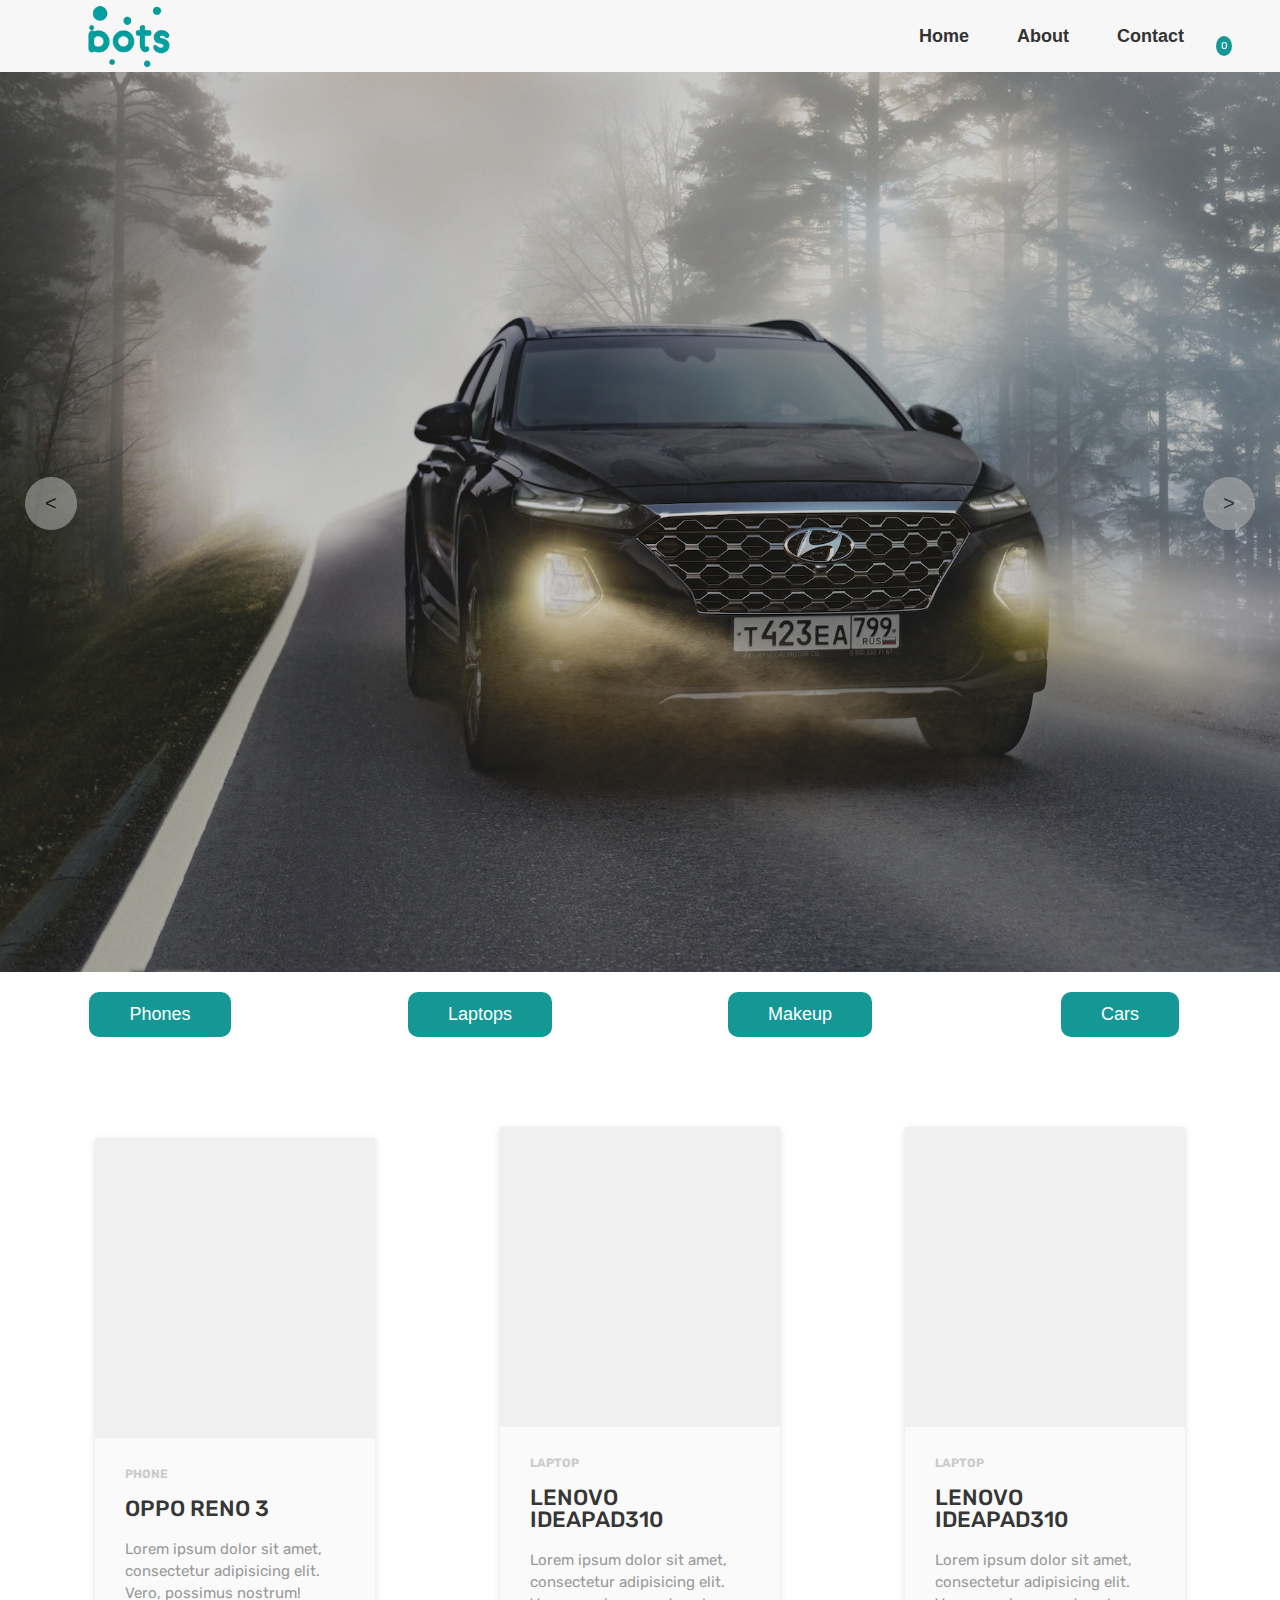
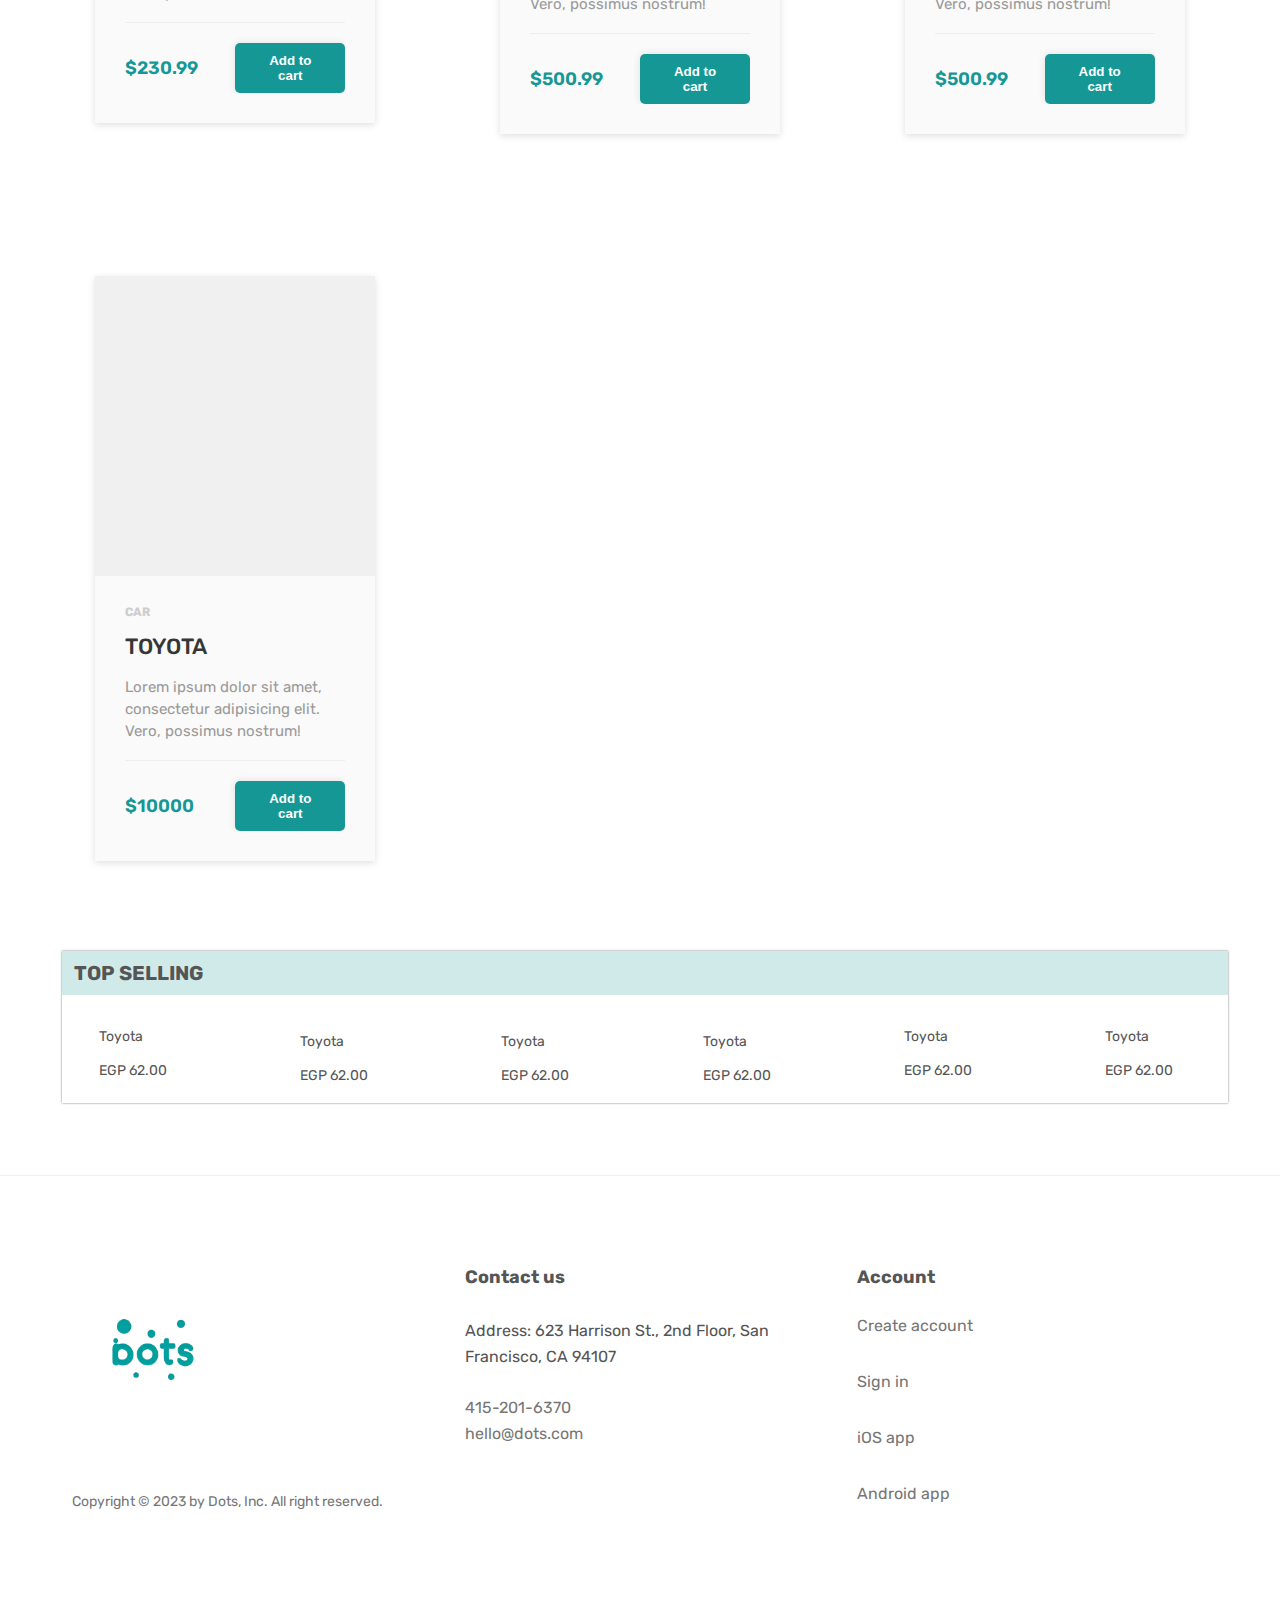
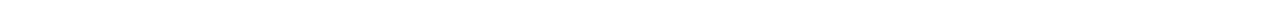
==== index.html @ 9c5b0902 "Init commit" ====
<!DOCTYPE html>
<html lang="en">
  <head>
    <meta charset="UTF-8" />
    <meta http-equiv="X-UA-Compatible" content="IE=edge" />
    <meta name="viewport" content="width=device-width, initial-scale=1.0" />
    <title>Dots.com. Spend less.Smile more</title>

    <link rel="preconnect" href="https://fonts.googleapis.com" />
    <link rel="preconnect" href="https://fonts.gstatic.com" crossorigin />
    <link
      href="https://fonts.googleapis.com/css2?family=Rubik:ital,wght@0,500;0,700;1,700&display=swap"
      rel="stylesheet"
    />

    <link rel="stylesheet" href="./css/general.css" />
    <link rel="stylesheet" href="./css/style.css" />
    <link rel="stylesheet" href="./css/queries.css" />
  </head>
  <body>
    <header class="header">
      <a href="">
        <img class="logo" src="./img/dots-logo.png" alt="dots logo" />
      </a>
      <nav class="main-nav">
        <ul class="main-nav-list">
          <li>
            <button class="main-nav-link" onclick="homeSection()">Home</button>
          </li>
          <li>
            <button class="main-nav-link" onclick="aboutSection()">
              About
            </button>
          </li>
          <li><button class="main-nav-link" onclick="">Contact</button></li>
          <li class="cart">
            <a class="main-nav-link">
              <ion-icon class="cart-icon" name="cart-outline"></ion-icon>
            </a>
          </li>
        </ul>
      </nav>
      <button class="btn-mobile-nav">
        <ion-icon class="icon-mobile-nav" name="menu-outline"></ion-icon>
        <ion-icon class="icon-mobile-nav" name="close-outline"></ion-icon>
      </button>
    </header>

    <main id="main"></main>

    <footer class="footer">
      <div class="container grid grid--3-cols grid--footer">
        <div class="logo-col">
          <a href="#" class="footer-logo">
            <img class="logo" src="./img/dots-logo.png" alt="Dots logo" />
          </a>

          <ul class="social-links">
            <li>
              <a class="footer-link" href="#">
                <ion-icon class="social-icon" name="logo-instagram"></ion-icon>
              </a>
            </li>
            <li>
              <a class="footer-link" href="#">
                <ion-icon class="social-icon" name="logo-facebook"></ion-icon>
              </a>
            </li>
            <li>
              <a class="footer-link" href="#">
                <ion-icon class="social-icon" name="logo-twitter"></ion-icon>
              </a>
            </li>
          </ul>
          <p class="copyright">
            Copyright &copy; <span class="year">2023</span> by Dots, Inc. All
            right reserved.
          </p>
        </div>

        <div class="address-col">
          <p class="footer-heading">Contact us</p>
          <address class="contacts">
            <p class="address">
              Address: 623 Harrison St., 2nd Floor, San Francisco, CA 94107
            </p>
            <p>
              <a class="footer-link" href="tel:415-201-6370">415-201-6370</a
              ><br />
              <a class="footer-link" href="mailto:hello@dots.com"
                >hello@dots.com</a
              >
            </p>
          </address>
        </div>

        <nav class="nav-col">
          <p class="footer-heading">Account</p>

          <ul class="footer-nav">
            <li>
              <a class="footer-link" href="#"> Create account </a>
            </li>
            <li>
              <a class="footer-link" href="#"> Sign in </a>
            </li>
            <li>
              <a class="footer-link" href="#"> iOS app </a>
            </li>
            <li>
              <a class="footer-link" href="#"> Android app </a>
            </li>
          </ul>
        </nav>
      </div>
    </footer>
    <script
      type="module"
      src="https://unpkg.com/ionicons@7.1.0/dist/ionicons/ionicons.esm.js"
    ></script>
    <script
      nomodule
      src="https://unpkg.com/ionicons@7.1.0/dist/ionicons/ionicons.js"
    ></script>
    <script src="./js/categories.js"></script>
    <script src="./js/slider.js"></script>
    <script src="./js/main.js"></script>
  </body>
</html>
---- css/general.css ----
::-webkit-scrollbar {
  width: 10px;
}
::-webkit-scrollbar-track {
  background-color: currentColor;
  border-radius: 10px;
}
::-webkit-scrollbar-thumb {
  background-color: #159895;
  border-radius: 10px;
}

.container {
  max-width: 120rem;
  padding: 0 3.2rem;
  margin: 0 auto;
}

* {
  padding: 0;
  margin: 0;
  box-sizing: border-box;
}

html {
  font-size: 62.5%; /* 1rem = 10px*/
  overflow-x: hidden;
}

body {
  font-family: "Rubik", sans-serif;
  line-height: 1;
  font-weight: 400;
  color: #555;
  overflow-x: hidden;
}

.grid {
  display: grid;
  column-gap: 4.2rem;
  row-gap: 4.2rem;
}

.grid--2-cols {
  grid-template-columns: repeat(2, 1fr);
}

.grid--3-cols {
  grid-template-columns: repeat(3, 1fr);
}

.grid--4-cols {
  grid-template-columns: repeat(4, 1fr);
}

.grid--6-cols {
  grid-template-columns: repeat(6, 1fr);
}

.grid--center-v {
  align-items: center;
}

.btn {
  border: none;
  background-color: #159895;
  padding: 1rem 2rem;
  border-radius: 5px;
  color: #fff;
  font-weight: bold;
  box-shadow: 0 0 7px #dfdfdf;
  transition: all 0.5s;
}

.btn:hover {
  background-color: #fff;
  color: #555;
  cursor: pointer;
}
---- css/style.css ----
@import url("https://fonts.googleapis.com/css?family=Roboto:400,500,700");

.header {
  display: flex;
  justify-content: space-between;
  align-items: center;

  background-color: #f7f7f7;

  padding: 0 4.8rem;
  height: 7.2rem;
  position: relative;
}
.logo {
  height: 16rem;
}

.main-nav-list {
  list-style: none;
  display: flex;
  align-items: center;
  gap: 4.8rem;
  position: relative;
}

.main-nav-link {
  border: none;
  color: #333;
  font-weight: bold;
  font-size: 1.8rem;
  transition: all 0.3s;
  background-color: #f7f7f7;
  outline: none;
}

.main-nav-link:hover,
.main-nav-link:active {
  color: #159895;
  cursor: pointer;
}

.cart-icon {
  height: 3.2rem;
  width: 3.2rem;
}

.cart {
  position: relative;
}

.cart::after {
  content: "0";
  position: absolute;
  top: -22%;
  right: -28%;
  background-color: #159895;
  border-radius: 100%;
  font-weight: 700;
  padding: 5px;
  font-weight: 400;
  color: #fff;
}
/*    MOBILE    */
.btn-mobile-nav {
  display: none;

  border: none;
  background: none;
  cursor: pointer;
}
.icon-mobile-nav {
  height: 4.8rem;
  width: 4.8rem;
  color: #333;
}

.icon-mobile-nav[name="close-outline"] {
  display: none;
}

.section-hero {
  position: relative;
  width: 100vw;
  height: 100vh;

  background-image: url("../img/1.jpg");
  background-repeat: no-repeat;
  background-size: cover;
  background-position: center center;
  filter: brightness(80%);
  transition: all 0.5s ease-in;
}

.slider-controller_btn--left {
  position: absolute;
  top: 45%;
  left: 2.5rem;
}

.slider-controller_btn--right {
  position: absolute;
  top: 45%;
  right: 2.5rem;
}

.slider-controller_btn {
  display: flex;
  align-items: center;
  justify-content: center;
  border: none;
  border-radius: 100%;
  font-size: 2rem;
  padding: 1.5rem 2rem;
  opacity: 0.5;
  transition: all 0.4s;
}

.slider-controller_btn:hover {
  background-color: #159895;
  color: #fff;
  opacity: 1;
  cursor: pointer;
}

.category-nav-list {
  list-style: none;
  margin-top: 2rem;

  display: grid;
  grid-template-columns: repeat(4, 1fr);
  text-align: center;
  row-gap: 2rem;
  /* justify-content: center; */
  /* align-items: center; */
  /* align-content: center; */
}

.category-nav-btn {
  border: none;
  padding: 1.2rem 4rem;
  background-color: #159895;
  color: #fff;
  font-size: 1.8rem;
  font-weight: 500;
  transition: all 0.5s;
  border-radius: 10px;
}

.category-nav-btn:hover {
  background-color: #0e6261;
  cursor: pointer;
}

.category-content {
  padding: 4rem;
  font-size: 2.2rem;
}

/*************************************/
/*               product              */
/*************************************/

.product-card {
  width: 28rem;
  position: relative;
  box-shadow: 0 2px 7px #dfdfdf;
  margin: 50px auto;
  background: #fafafa;
  transition: all 0.5s;
}

.product-tumb {
  display: flex;
  align-items: center;
  justify-content: center;
  height: 300px;
  padding: 50px;
  background: #f0f0f0;
}

.product-tumb img {
  max-width: 100%;
  max-height: 100%;
}

.product-details {
  padding: 30px;
}

.product-catagory {
  display: block;
  font-size: 12px;
  font-weight: 700;
  text-transform: uppercase;
  color: #ccc;
  margin-bottom: 18px;
}

.product-details h4 a {
  font-weight: 500;
  display: block;
  margin-bottom: 18px;
  text-transform: uppercase;
  color: #363636;
  text-decoration: none;
  transition: 0.3s;
}

.product-details h4 a:hover {
  color: #159895;
}

.product-details p {
  font-size: 15px;
  line-height: 22px;
  margin-bottom: 18px;
  color: #999;
}

.product-bottom-details {
  overflow: hidden;
  border-top: 1px solid #eee;
  padding-top: 20px;
  display: flex;
  align-items: center;
}

.product-bottom-details div {
  float: left;
  width: 50%;
}

.product-price {
  font-size: 18px;
  color: #159895;
  font-weight: 600;
}

.product-price small {
  font-size: 80%;
  font-weight: 400;
  text-decoration: line-through;
  display: inline-block;
  margin-right: 5px;
}

.product-links {
  text-align: right;
}

.product-links a:hover {
  color: #159895;
}

.product-card:hover {
  transform: translateY(-1.2rem);
}
/*************************************/
/*               FOOTER              */
/*************************************/

.footer {
  padding: 9.2rem 0;
  border-top: 1.5px solid #e8f5f4;
}

.footer-heading {
  font-size: 1.8rem;
  font-weight: 700;
  margin-bottom: 3.2rem;
}
.logo-col {
  display: flex;
  flex-direction: column;
  gap: 3.2rem;
}
.social-links {
  list-style: none;
  display: flex;
  gap: 2.4rem;
}
.social-icon {
  height: 2.4rem;
  width: 2.4rem;
}
.copyright {
  font-size: 1.4rem;
  line-height: 1.6rem;
  color: #767676;
  margin-top: auto;
}
.contacts {
  font-style: normal;
  font-size: 1.6rem;
  line-height: 1.6;
}
.address {
  margin-bottom: 2.6rem;
}

.footer-nav {
  list-style: none;
  display: flex;
  flex-direction: column;
  gap: 4rem;
}
.footer-link:link,
.footer-link:visited {
  text-decoration: none;
  font-size: 1.6rem;
  color: #767676;
  transition: all 0.3s;
}
.footer-link:hover,
.footer-link:active {
  color: #555;
}

.section-top-selling,
.section-about {
  margin: 0 5.2rem 7.2rem 6.2rem;
  box-shadow: 0 0 2px #767676;
  overflow: hidden;
}

.top-selling_title,
.about-title {
  background-color: #d0eaea;
  color: #555;
  padding: 1.2rem;
  font-size: 2rem;
  text-transform: uppercase;
}
.top-selling_product-desc {
  font-size: 1.4rem;
  margin-left: -1.8rem;
}

.top-selling_product-cart {
  display: flex;
  flex-direction: column;
  justify-content: center;
  align-items: center;
  padding: 2rem;
  gap: 10px;
  transition: all 0.2s;
}

.top-selling_product-cart:hover {
  cursor: pointer;
  transform: scale(1.05);
  /* background-color: #eee; */
}

.section-about {
  margin-top: 5rem;
}
.about-desc {
  padding: 2rem;
  font-size: 1.8rem;
}

.about-desc > h3,
p {
  margin-bottom: 2rem;
}
---- css/queries.css ----
@media (max-width: 81em) {
  .grid--4-cols {
    grid-template-columns: repeat(3, 1fr);
    column-gap: 1.4rem;
  }
}

@media (max-width: 75em) {
  .grid--6-cols {
    grid-template-columns: repeat(5, 1fr);
    column-gap: 1.4rem;
  }
}

@media (max-width: 63em) {
  .grid--4-cols {
    grid-template-columns: repeat(2, 1fr);
  }
}

@media (max-width: 42em) {
  .category-nav-list {
    grid-template-columns: repeat(2, 1fr);
  }
  .grid--4-cols {
    grid-template-columns: repeat(1, 1fr);
  }

  .logo-col {
    grid-row: 2;
    grid-column: span 3;
    align-items: center;
  }
  .address-col {
    /* grid-row: 1; */
    grid-column: 2;
    grid-column: span 2;
    margin-bottom: 3.2rem;
  }

  @media (max-width: 59em) {
    .btn-mobile-nav {
      display: block;
      z-index: 1;
    }
    .main-nav {
      background-color: rgba(255, 255, 255, 0.97);
      position: absolute;
      top: 0;
      left: 0;

      width: 100%;
      height: 100vh;
      transform: translateX(100%);

      display: flex;
      justify-content: center;
      align-items: center;

      transition: all 0.5s ease-in;

      /* 1) Hide it visuallt */
      opacity: 0;
      /* 2) Make it unaccessible to mouse and keyboard */
      pointer-events: none;
      /* 3) Hide it from screen readers */
      visibility: hidden;
      z-index: 1;
    }

    .nav-open .main-nav {
      opacity: 1;
      pointer-events: auto;
      visibility: visible;

      transform: translateX(0);
    }

    .nav-open .icon-mobile-nav[name="close-outline"] {
      display: block;
      z-index: 1;
    }
    .nav-open .icon-mobile-nav[name="menu-outline"] {
      display: none;
      z-index: 1;
    }
    .main-nav-list {
      flex-direction: column;
      gap: 4.8rem;
      z-index: 1;
    }

    .main-nav-link:link,
    .main-nav-link:visited {
      font-size: 3rem;
      z-index: 1;
    }
  }
}

@media (max-width: 45em) {
  .grid--6-cols {
    grid-template-columns: repeat(3, 1fr);
  }
}

@media (max-width: 36em) {
  .grid--6-cols {
    grid-template-columns: repeat(2, 1fr);
  }
}
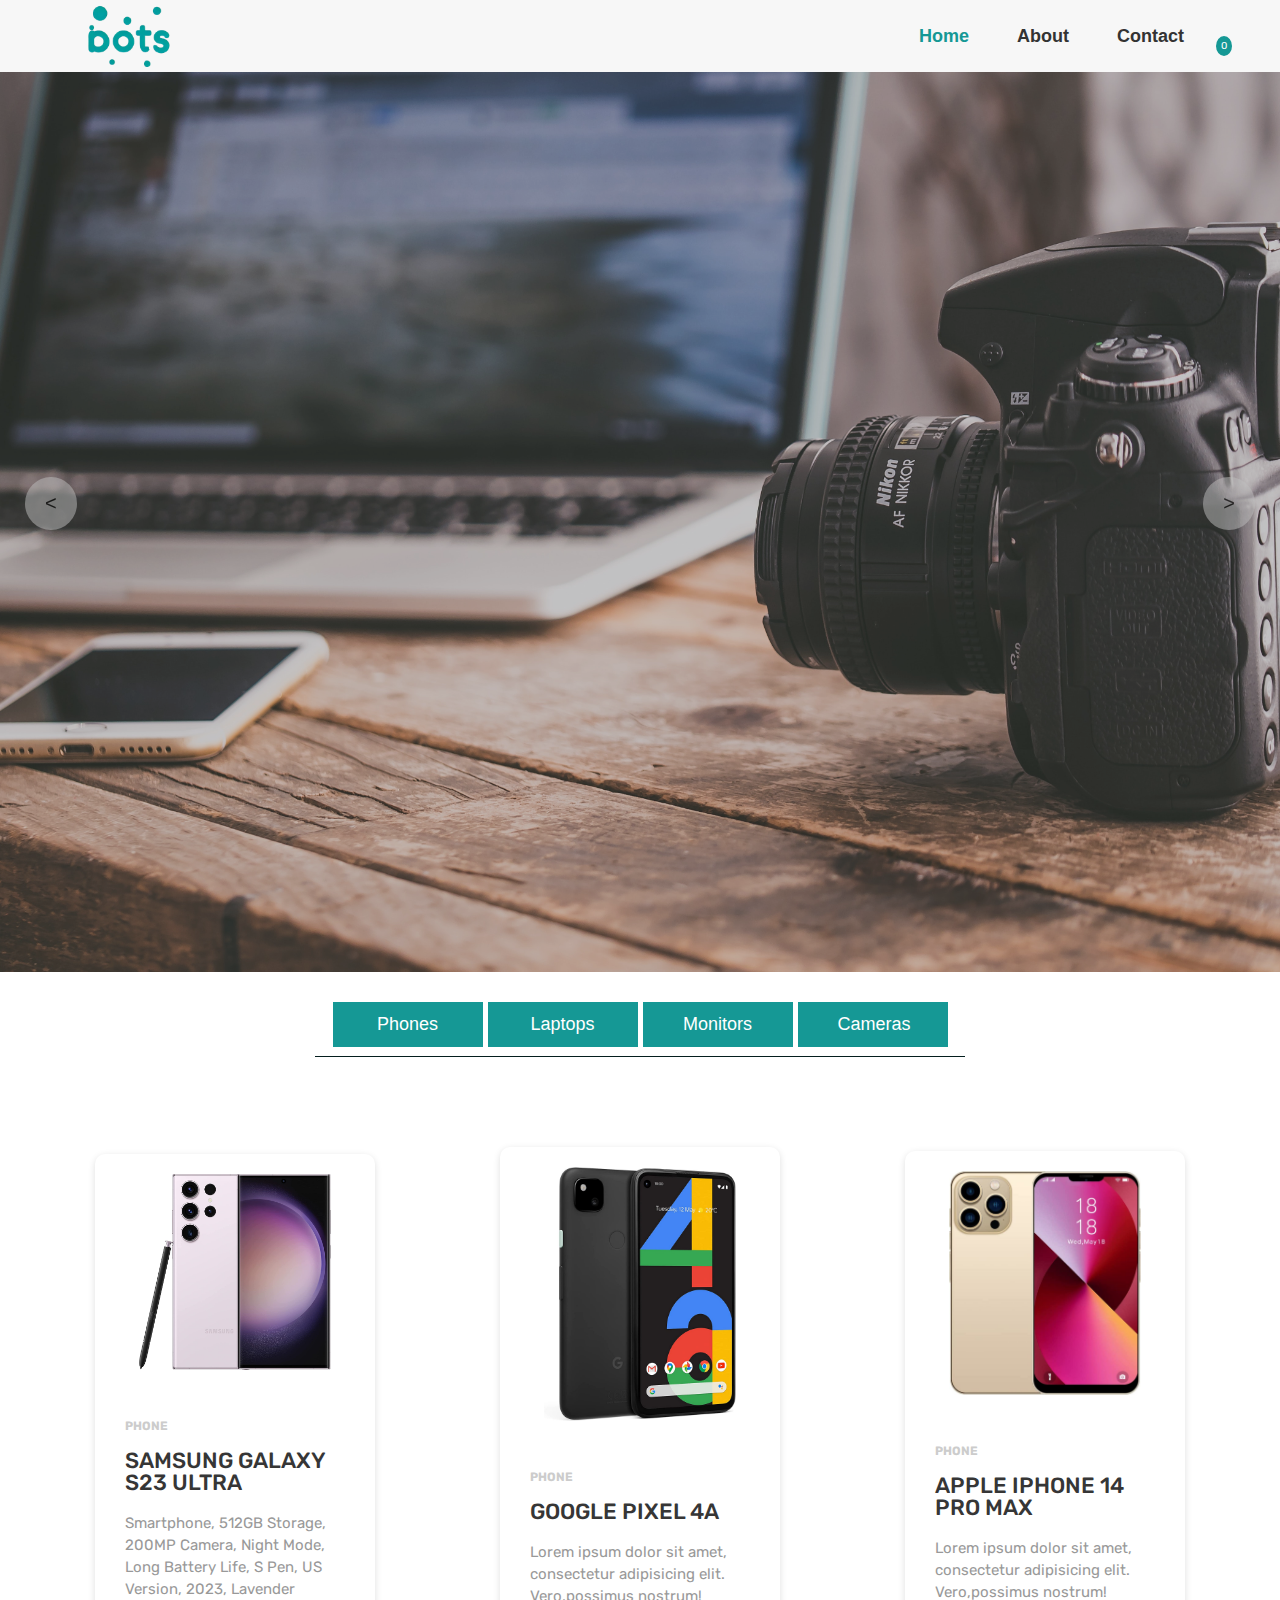
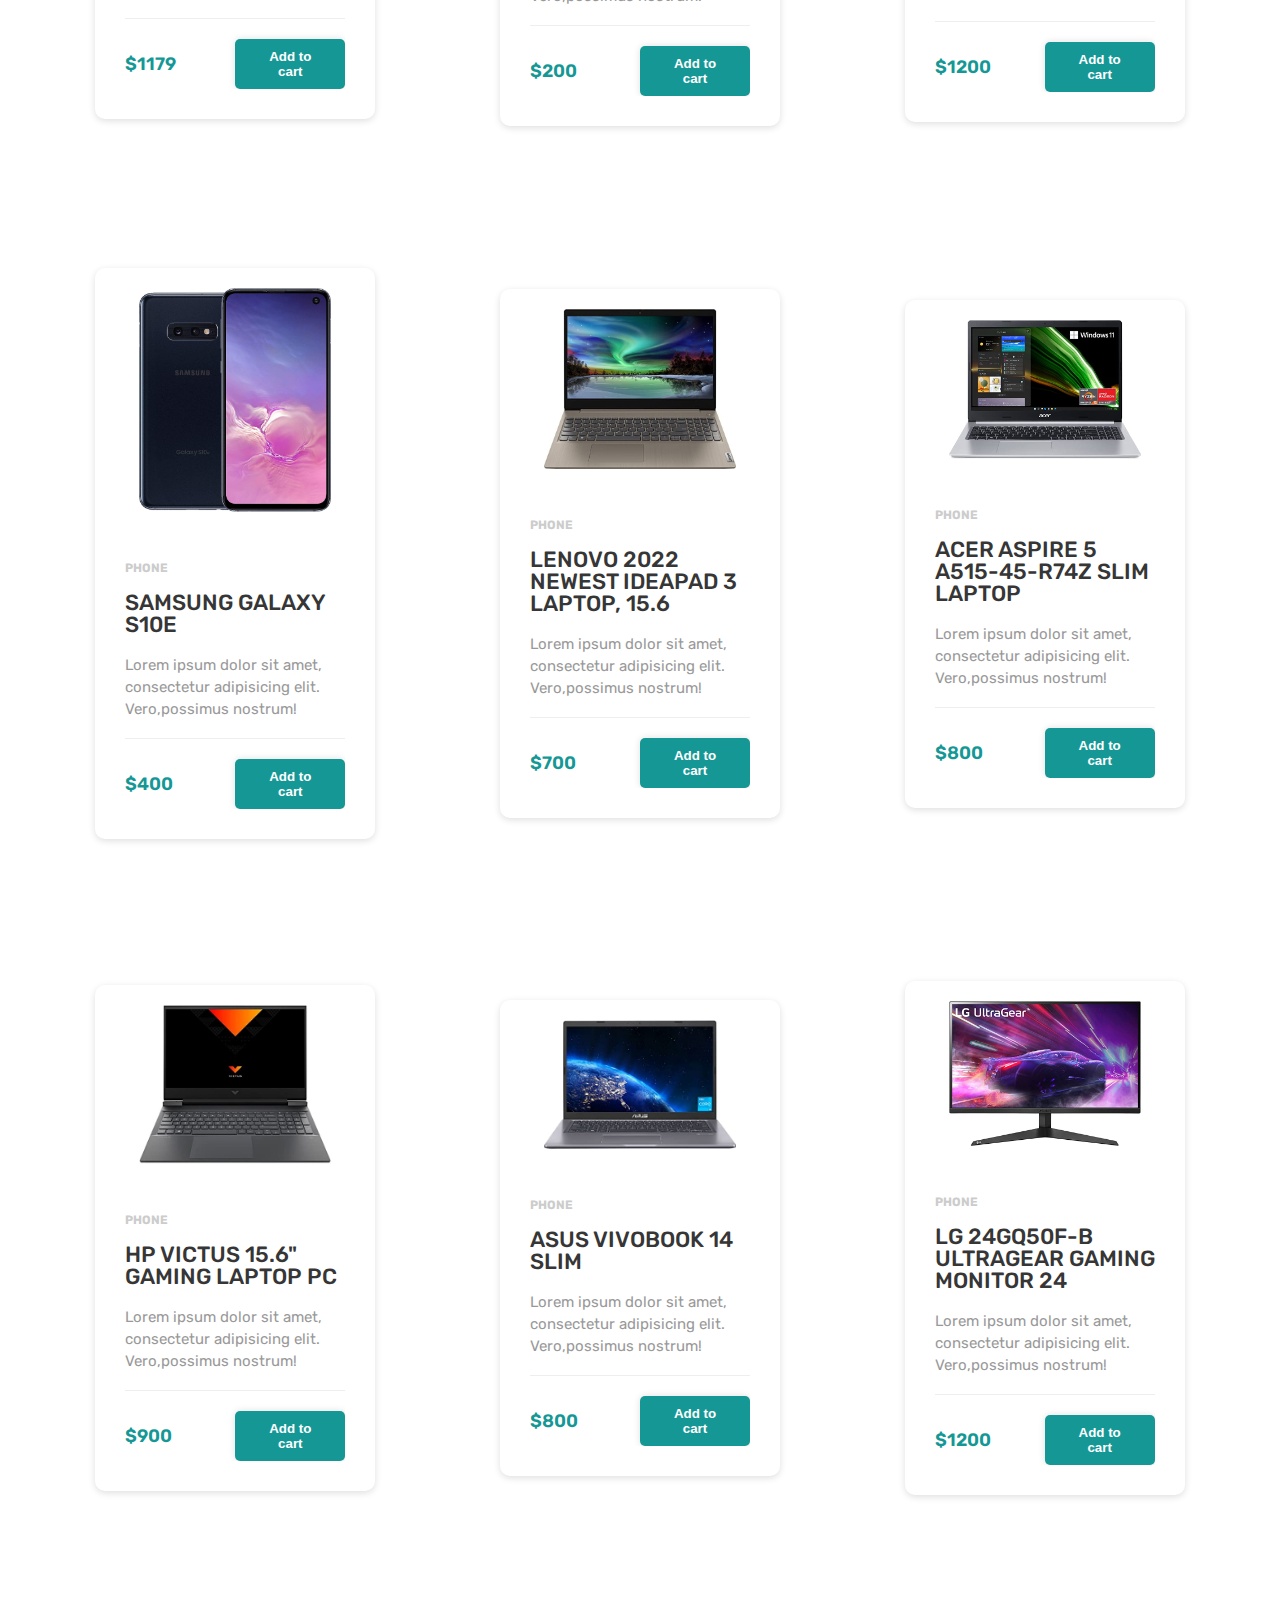
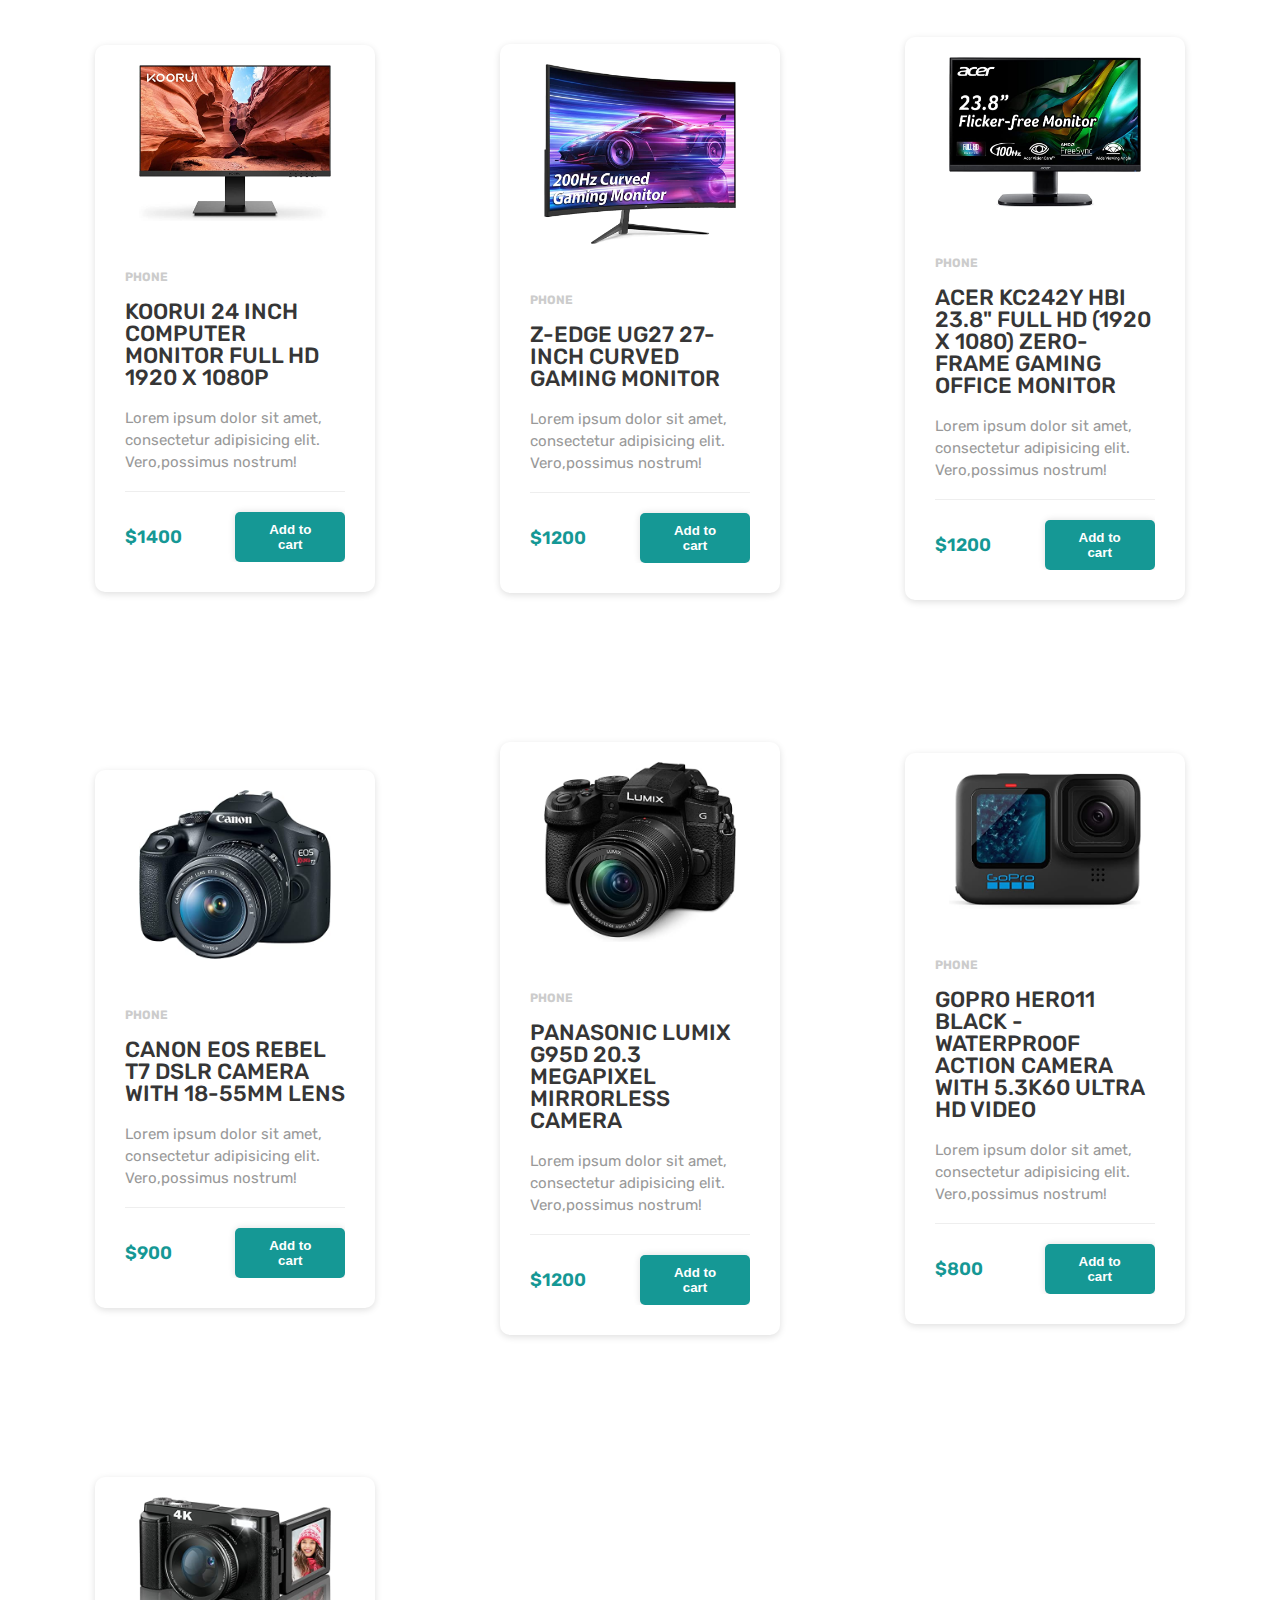
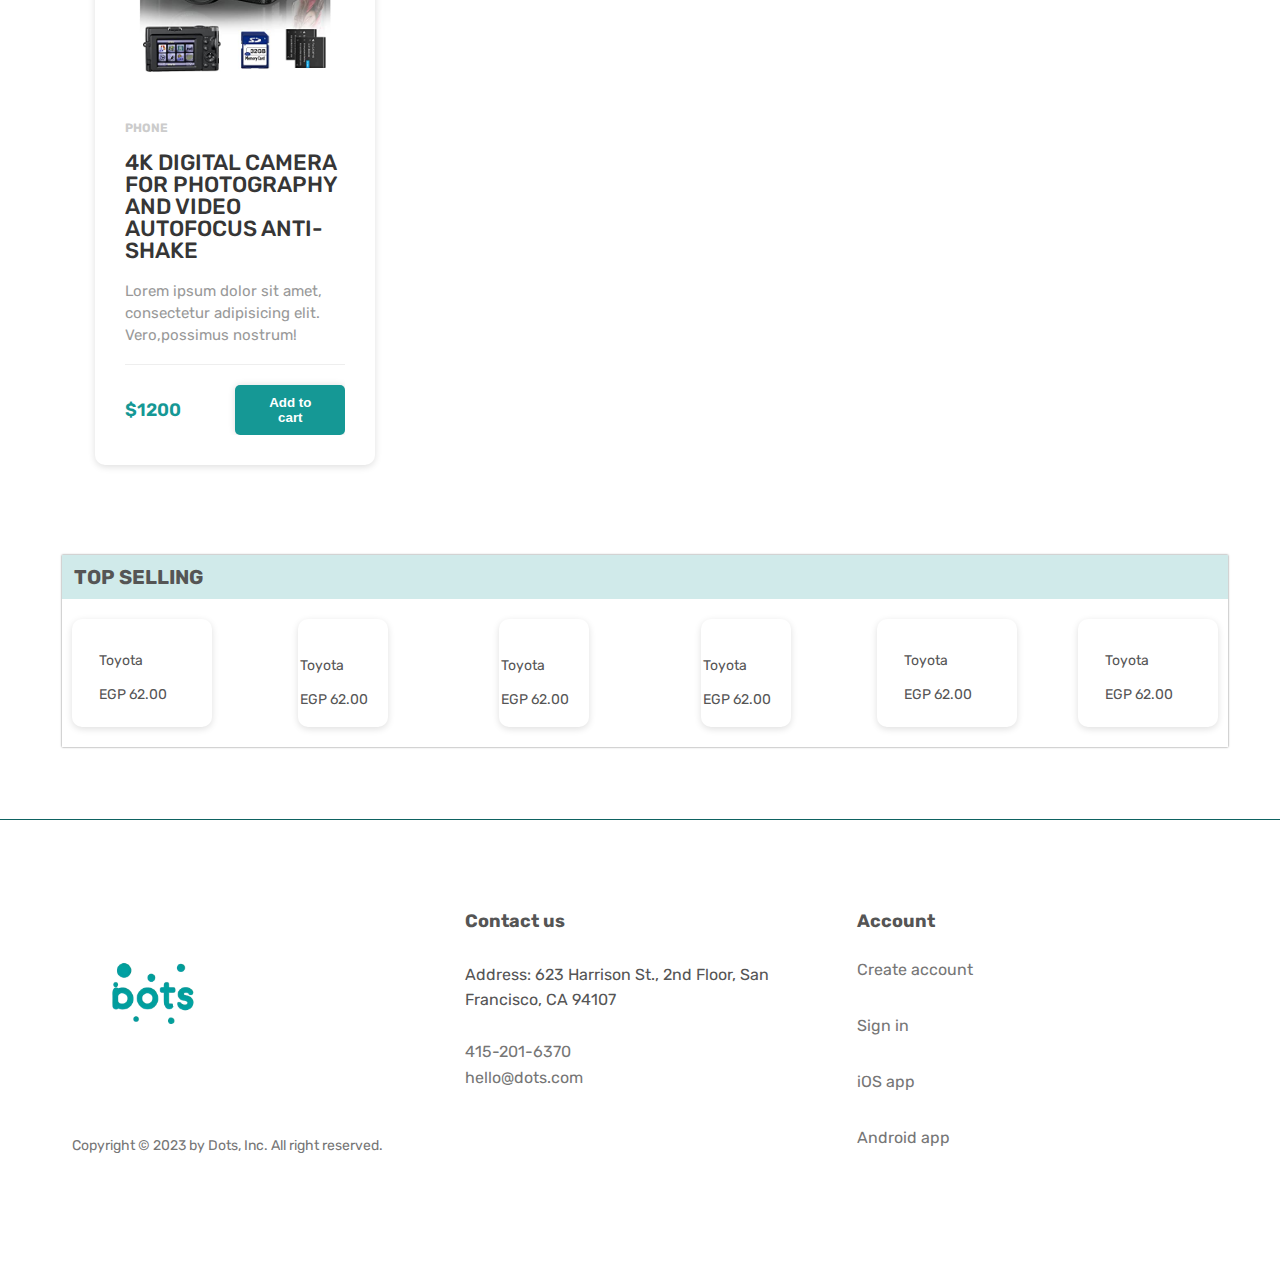
==== commit b29503f6: "Add all products" ====
--- a/index.html
+++ b/index.html
@@ -12,6 +12,7 @@
       href="https://fonts.googleapis.com/css2?family=Rubik:ital,wght@0,500;0,700;1,700&display=swap"
       rel="stylesheet"
     />
+    <link rel="icon" type="image/png" href="./img/dots-logo.png" />
 
     <link rel="stylesheet" href="./css/general.css" />
     <link rel="stylesheet" href="./css/style.css" />
@@ -25,14 +26,14 @@
       <nav class="main-nav">
         <ul class="main-nav-list">
           <li>
-            <button class="main-nav-link" onclick="homeSection()">Home</button>
+            <button class="main-nav-link active" onclick="home()">Home</button>
           </li>
           <li>
-            <button class="main-nav-link" onclick="aboutSection()">
-              About
-            </button>
+            <button class="main-nav-link" onclick="aboutUs()">About</button>
           </li>
-          <li><button class="main-nav-link" onclick="">Contact</button></li>
+          <li>
+            <button class="main-nav-link" onclick="contactUs()">Contact</button>
+          </li>
           <li class="cart">
             <a class="main-nav-link">
               <ion-icon class="cart-icon" name="cart-outline"></ion-icon>
@@ -44,6 +45,9 @@
         <ion-icon class="icon-mobile-nav" name="menu-outline"></ion-icon>
         <ion-icon class="icon-mobile-nav" name="close-outline"></ion-icon>
       </button>
+      <span class="up">
+        <ion-icon class="up_icon" name="chevron-up-circle-outline"></ion-icon>
+      </span>
     </header>
 
     <main id="main"></main>
@@ -122,6 +126,7 @@
       nomodule
       src="https://unpkg.com/ionicons@7.1.0/dist/ionicons/ionicons.js"
     ></script>
+    <script src="./js/form-validation.js"></script>
     <script src="./js/categories.js"></script>
     <script src="./js/slider.js"></script>
     <script src="./js/main.js"></script>
--- a/css/style.css
+++ b/css/style.css
@@ -15,6 +15,27 @@
   height: 16rem;
 }
 
+.up {
+  position: fixed;
+  right: -50px;
+  bottom: 20px;
+  background-color: #0e6261;
+  transition: all 0.5s;
+  display: flex;
+  justify-content: center;
+  align-items: center;
+  border-radius: 10px;
+  cursor: pointer;
+  padding: 2px;
+}
+.show {
+  right: 15px;
+}
+.up_icon {
+  width: 3.2rem;
+  height: 3.2rem;
+  color: #fff;
+}
 .main-nav-list {
   list-style: none;
   display: flex;
@@ -32,7 +53,9 @@
   background-color: #f7f7f7;
   outline: none;
 }
-
+.main-nav-link.active {
+  color: #159895;
+}
 .main-nav-link:hover,
 .main-nav-link:active {
   color: #159895;
@@ -122,33 +145,44 @@
   cursor: pointer;
 }
 
+/*===========Category BTN  ============*/
+
 .category-nav-list {
   list-style: none;
   margin-top: 2rem;
 
-  display: grid;
-  grid-template-columns: repeat(4, 1fr);
-  text-align: center;
-  row-gap: 2rem;
-  /* justify-content: center; */
-  /* align-items: center; */
-  /* align-content: center; */
-}
-
+  display: flex;
+  justify-content: center;
+  align-items: center;
+  gap: 5px;
+  flex-wrap: wrap;
+  padding: 10px;
+  position: relative;
+}
+.category-nav-list::after {
+  content: "";
+  border-bottom: 1px solid #041e1e;
+  width: 65rem;
+  position: absolute;
+  bottom: 0;
+}
 .category-nav-btn {
   border: none;
   padding: 1.2rem 4rem;
+  width: 15rem;
   background-color: #159895;
   color: #fff;
   font-size: 1.8rem;
   font-weight: 500;
   transition: all 0.5s;
-  border-radius: 10px;
 }
 
 .category-nav-btn:hover {
   background-color: #0e6261;
   cursor: pointer;
+}
+.category-nav-btn.active {
+  background-color: #0e6261;
 }
 
 .category-content {
@@ -157,34 +191,35 @@
 }
 
 /*************************************/
-/*               product              */
+/*               product  card       */
 /*************************************/
 
 .product-card {
+  display: flex;
+  flex-direction: column;
   width: 28rem;
-  position: relative;
+  margin: 50px auto;
   box-shadow: 0 2px 7px #dfdfdf;
-  margin: 50px auto;
-  background: #fafafa;
   transition: all 0.5s;
+  border-radius: 10px;
 }
 
 .product-tumb {
-  display: flex;
-  align-items: center;
-  justify-content: center;
-  height: 300px;
-  padding: 50px;
-  background: #f0f0f0;
-}
-
+  padding: 20px;
+
+  display: flex;
+  justify-content: center;
+}
 .product-tumb img {
-  max-width: 100%;
-  max-height: 100%;
+  max-width: 80%;
 }
 
 .product-details {
   padding: 30px;
+  display: flex;
+  flex-direction: column;
+  justify-content: space-between;
+  align-content: space-between;
 }
 
 .product-catagory {
@@ -253,7 +288,8 @@
 }
 
 .product-card:hover {
-  transform: translateY(-1.2rem);
+  /* transform: translateY(-1.2rem); */
+  transform: scale(1.05);
 }
 /*************************************/
 /*               FOOTER              */
@@ -261,7 +297,7 @@
 
 .footer {
   padding: 9.2rem 0;
-  border-top: 1.5px solid #e8f5f4;
+  border-top: 1px solid #0e6261;
 }
 
 .footer-heading {
@@ -341,9 +377,13 @@
   flex-direction: column;
   justify-content: center;
   align-items: center;
+  margin: 20px auto;
+  box-shadow: 0 2px 7px #dfdfdf;
+
+  border-radius: 10px;
   padding: 2rem;
   gap: 10px;
-  transition: all 0.2s;
+  transition: all 0.5s;
 }
 
 .top-selling_product-cart:hover {
@@ -364,3 +404,83 @@
 p {
   margin-bottom: 2rem;
 }
+
+/***********************/
+/*      ContactUs      */
+/***********************/
+
+.contact-us {
+  display: flex;
+  align-items: center;
+  justify-content: center;
+
+  gap: 15rem;
+  margin: 3.2rem 0;
+}
+
+.img {
+  width: 48rem;
+}
+.contact-us-form {
+  display: flex;
+  flex-direction: column;
+  gap: 3rem;
+  width: 30vw;
+}
+
+.form {
+  display: flex;
+  flex-direction: column;
+  gap: 2rem;
+}
+
+.form-control {
+  display: flex;
+  align-items: center;
+  overflow: hidden;
+  position: relative;
+  border-radius: 12px;
+  border: 1px solid #ecf0ef;
+  height: 35px;
+  box-shadow: 0px 0px 28px -15px rgba(0, 0, 0, 1);
+
+  padding: 2rem 0;
+}
+
+.icon {
+  font-size: 2rem;
+  font-weight: bold;
+  color: #041e1e;
+  position: absolute;
+  left: 0.5rem;
+  z-index: 11;
+}
+
+input {
+  padding: 2rem 2.75rem;
+  position: relative;
+  border: none;
+  outline: none;
+  width: 100%;
+}
+textarea {
+  padding: 2rem;
+  border-radius: 12px;
+  border: 1px solid #ecf0ef;
+  box-shadow: 0px 0px 28px -15px rgba(0, 0, 0, 1);
+}
+.btn-submit {
+  border: none;
+  padding: 1rem;
+  font-size: 1.8rem;
+  border-radius: 12px;
+  background-color: #041e1e;
+  color: #fff;
+  font-weight: 400;
+  transition: all 0.2s;
+  cursor: pointer;
+}
+
+.btn-submit:hover {
+  background-color: #2ca2a0;
+}
--- a/css/queries.css
+++ b/css/queries.css
@@ -1,3 +1,6 @@
+@media (max-width: 94em) {
+}
+
 @media (max-width: 81em) {
   .grid--4-cols {
     grid-template-columns: repeat(3, 1fr);
@@ -10,6 +13,9 @@
     grid-template-columns: repeat(5, 1fr);
     column-gap: 1.4rem;
   }
+  .contact-us-img {
+    display: none;
+  }
 }
 
 @media (max-width: 63em) {
@@ -19,9 +25,9 @@
 }
 
 @media (max-width: 42em) {
-  .category-nav-list {
+  /* .category-nav-list {
     grid-template-columns: repeat(2, 1fr);
-  }
+  } */
   .grid--4-cols {
     grid-template-columns: repeat(1, 1fr);
   }
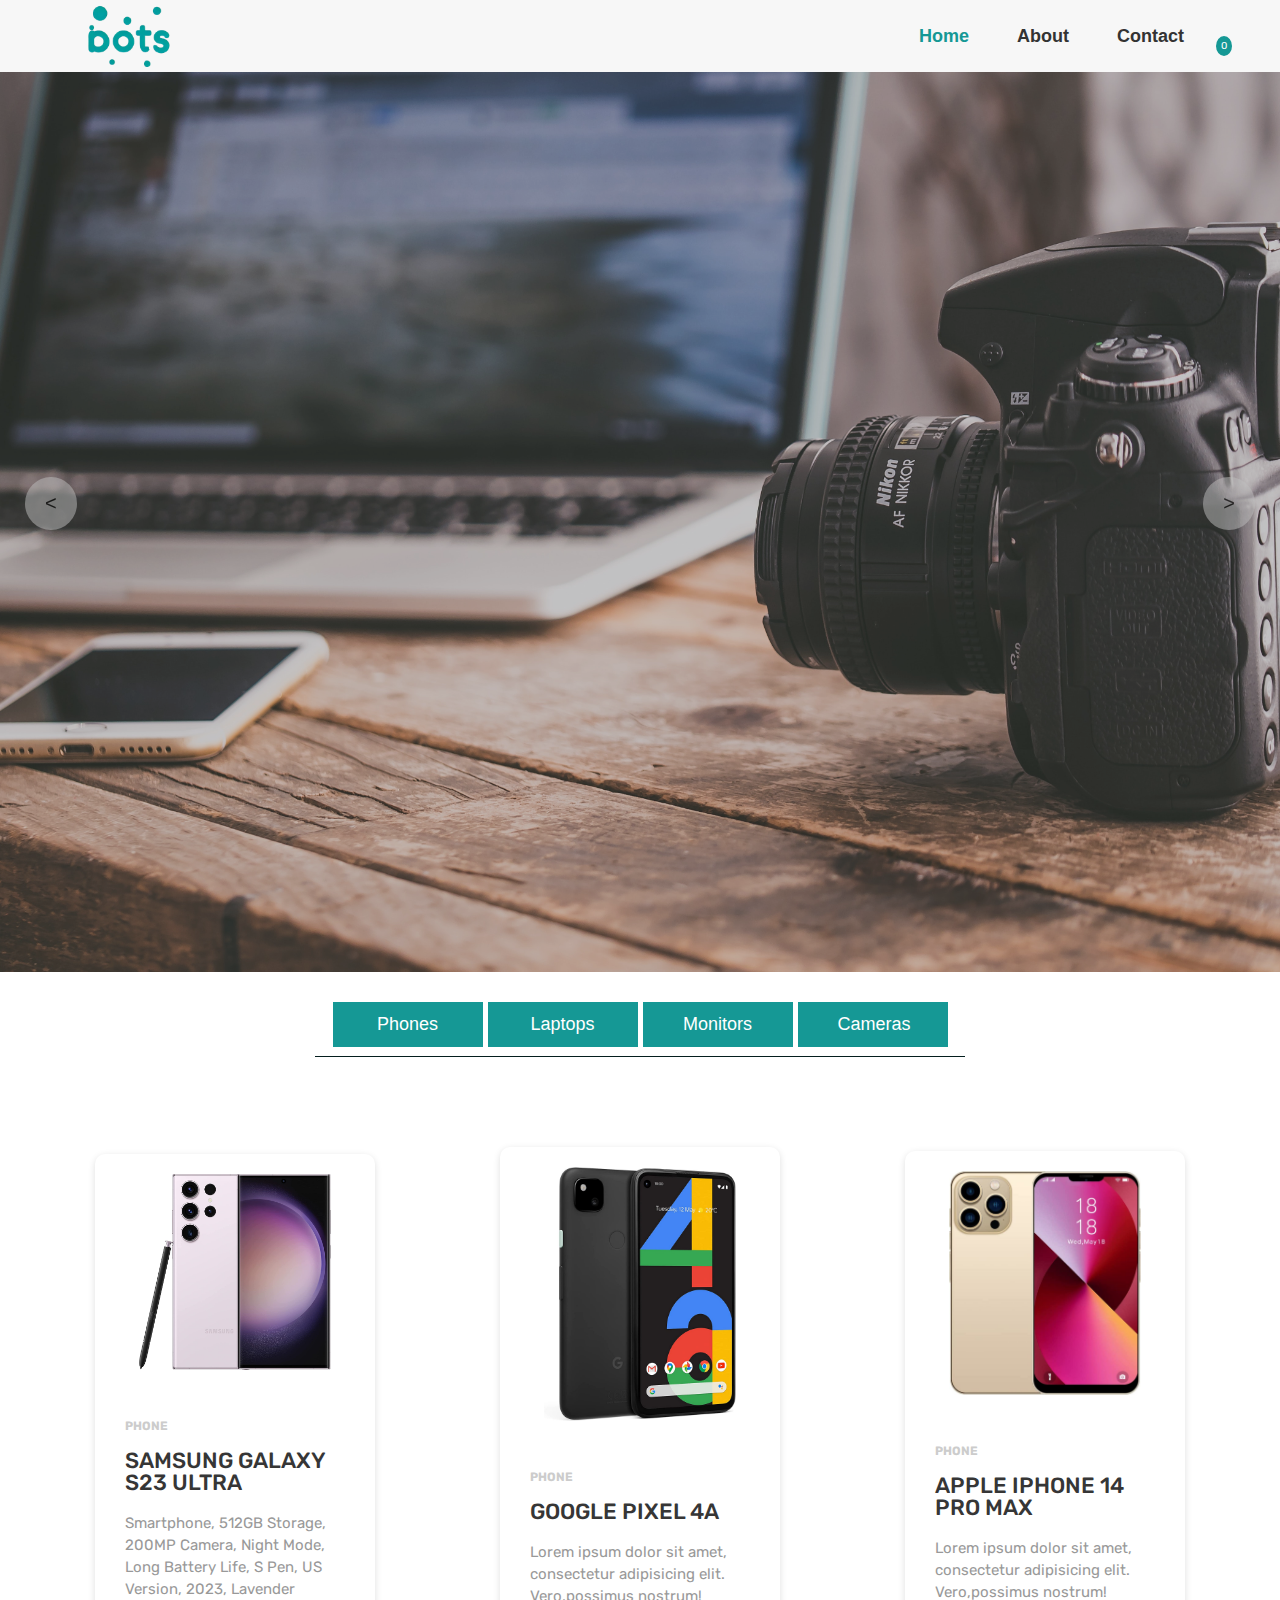
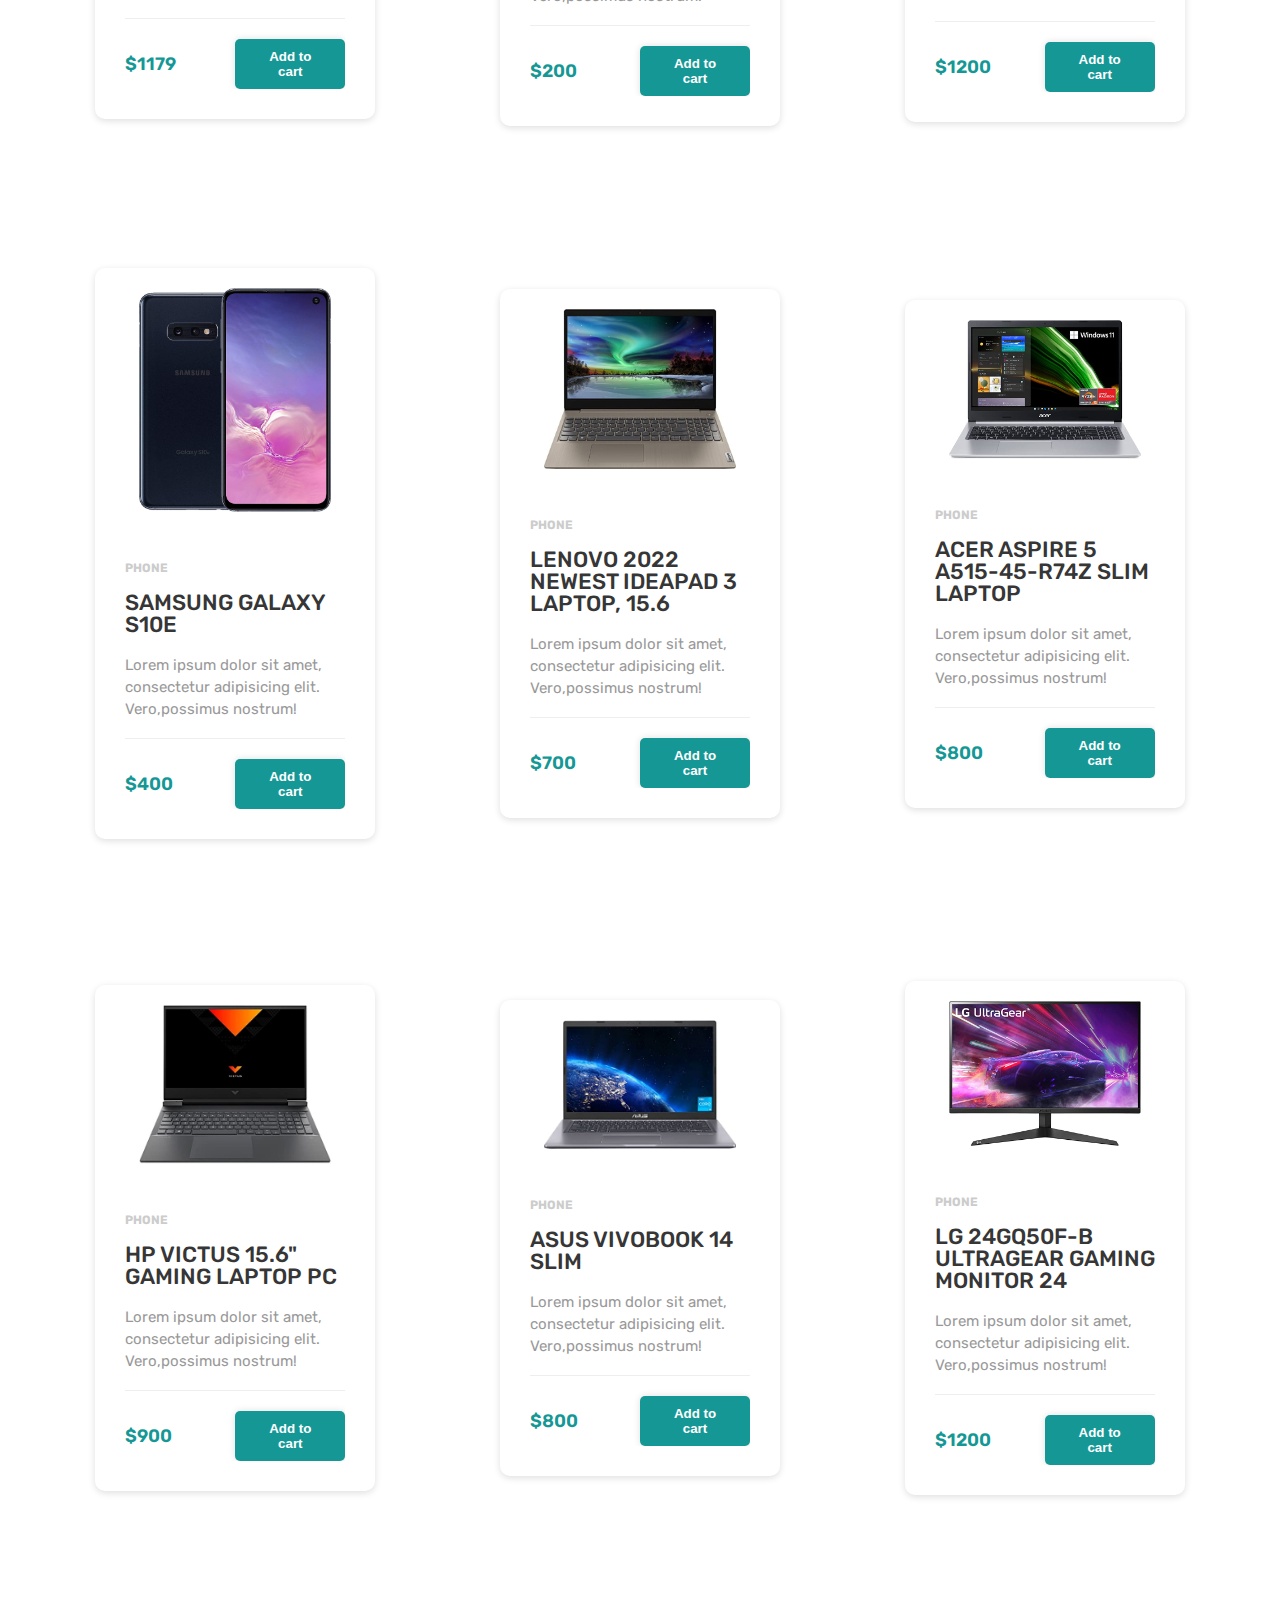
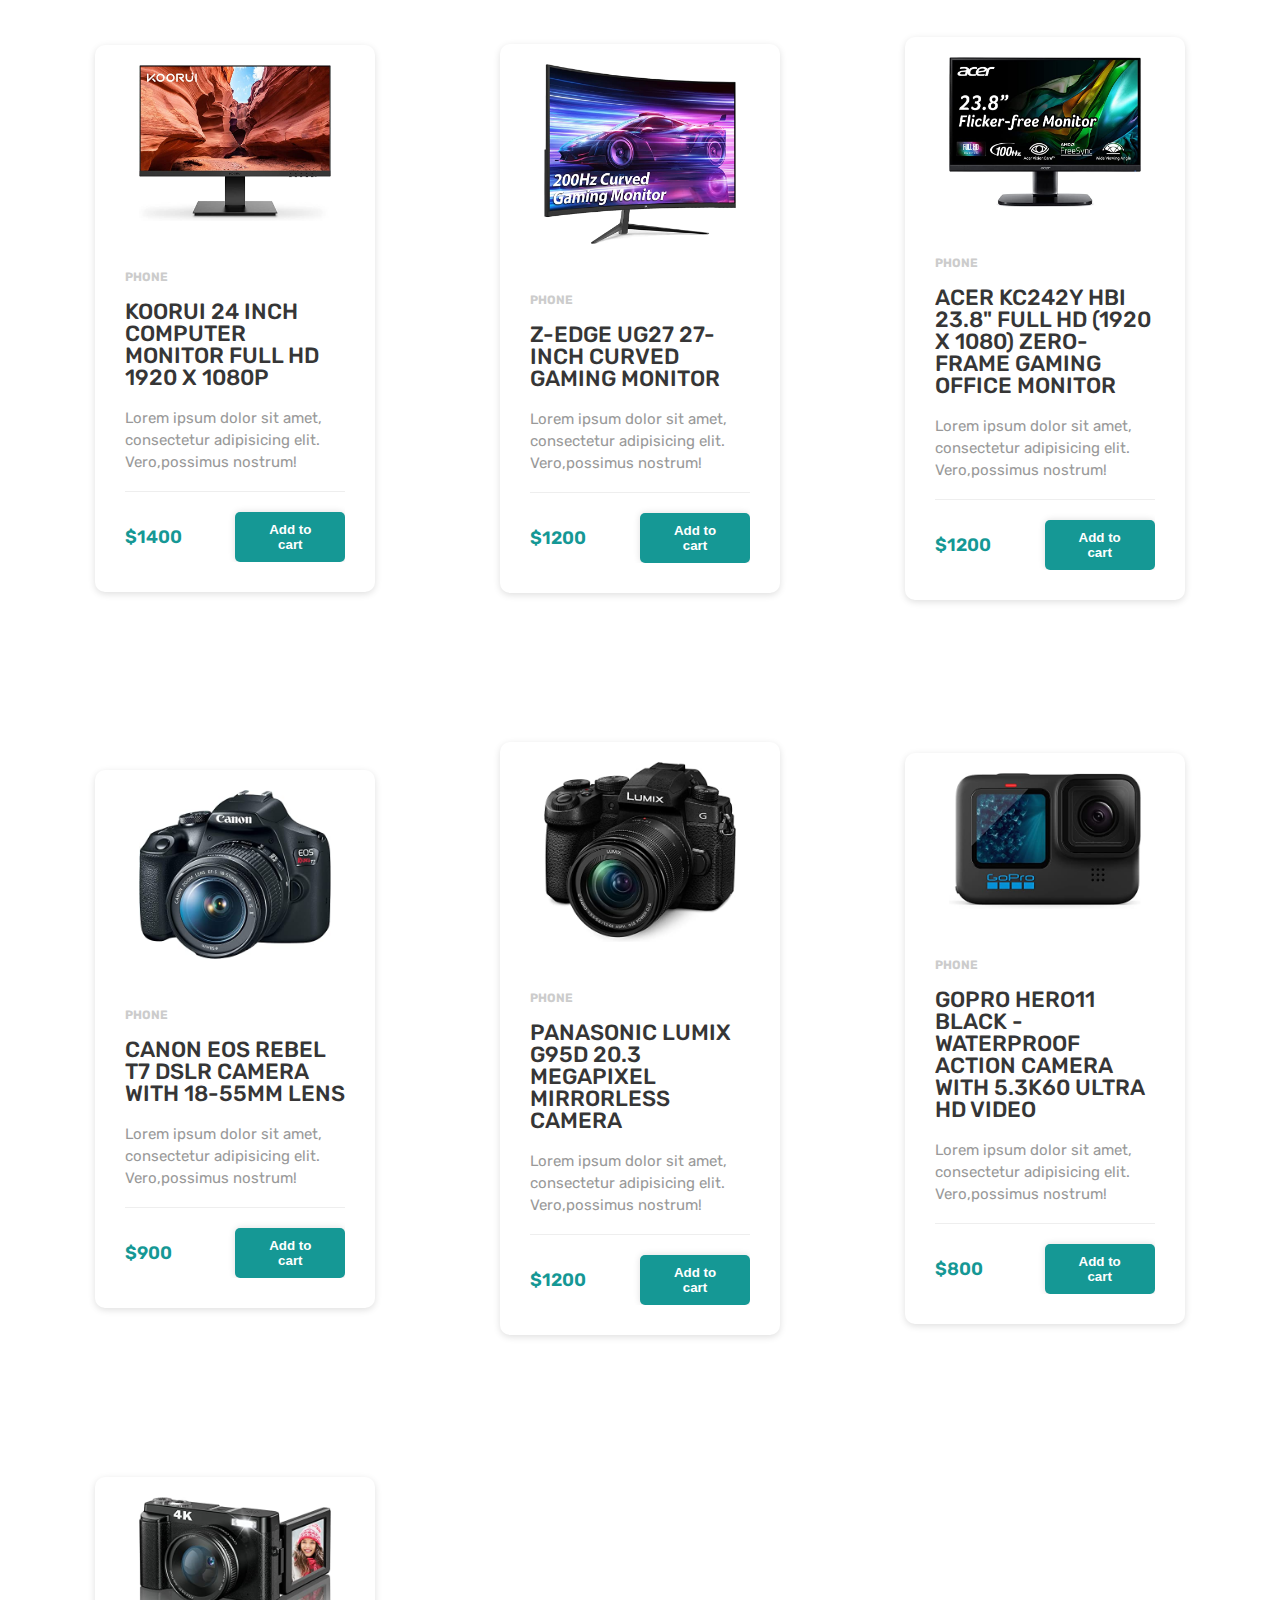
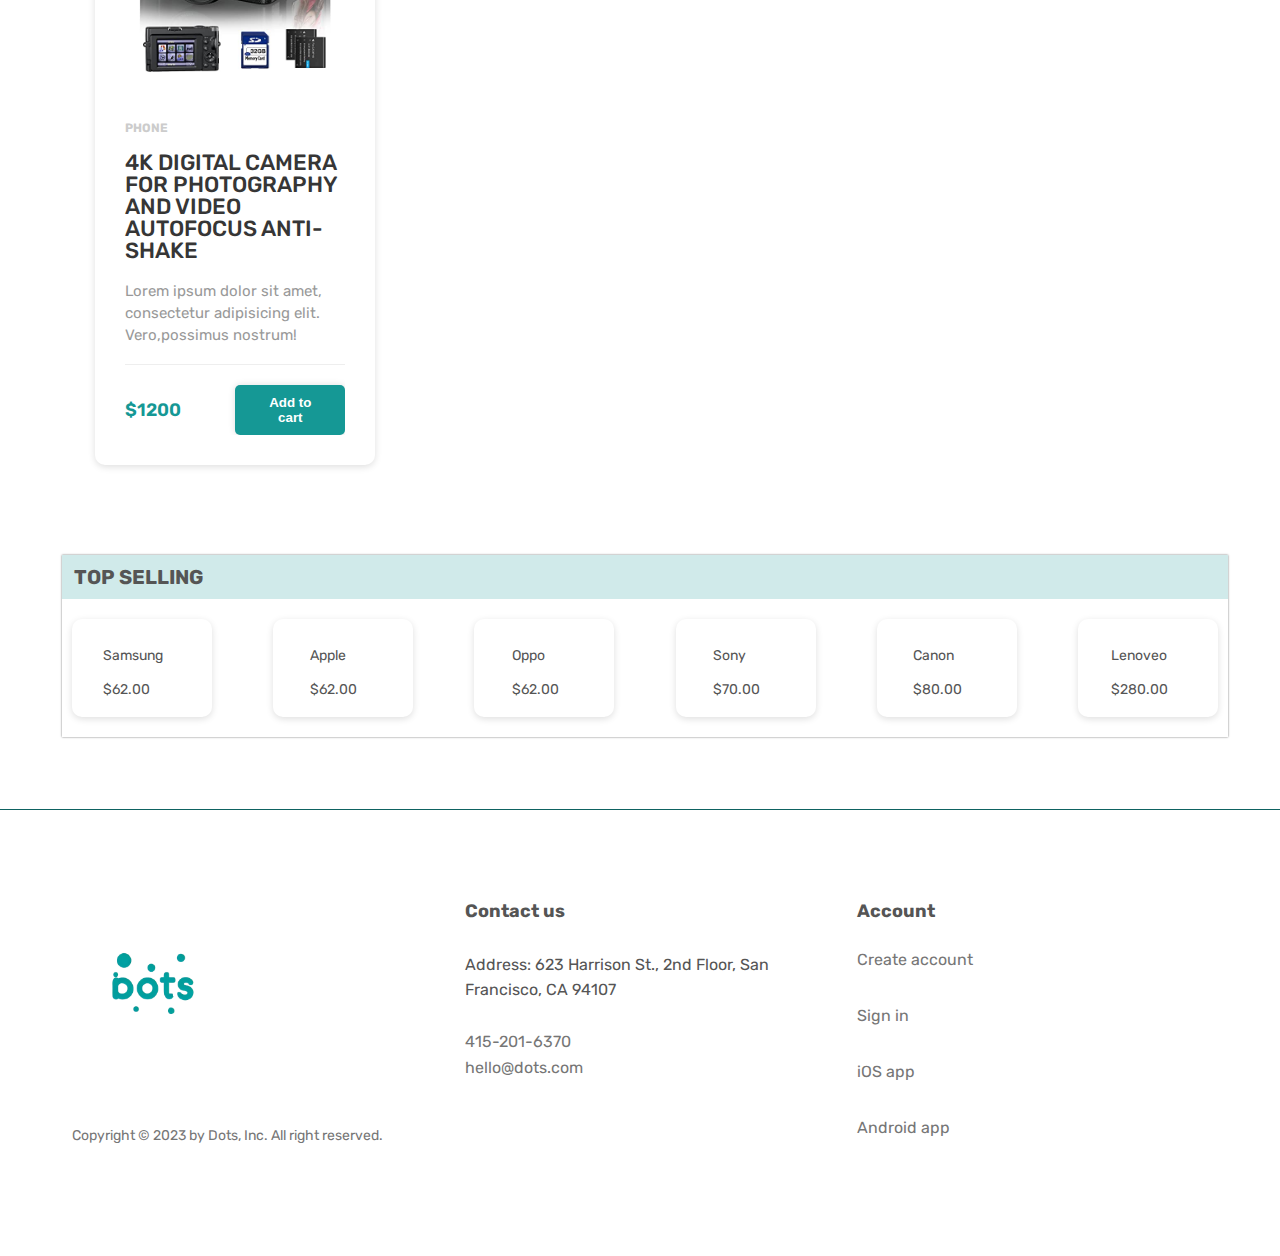
==== commit 9fb2b539: "Add product details" ====
--- a/index.html
+++ b/index.html
@@ -38,6 +38,7 @@
             <a class="main-nav-link">
               <ion-icon class="cart-icon" name="cart-outline"></ion-icon>
             </a>
+            <span class="product-counter">0</span>
           </li>
         </ul>
       </nav>
@@ -118,6 +119,7 @@
         </nav>
       </div>
     </footer>
+
     <script
       type="module"
       src="https://unpkg.com/ionicons@7.1.0/dist/ionicons/ionicons.esm.js"
@@ -126,6 +128,7 @@
       nomodule
       src="https://unpkg.com/ionicons@7.1.0/dist/ionicons/ionicons.js"
     ></script>
+
     <script src="./js/form-validation.js"></script>
     <script src="./js/categories.js"></script>
     <script src="./js/slider.js"></script>
--- a/css/style.css
+++ b/css/style.css
@@ -71,8 +71,7 @@
   position: relative;
 }
 
-.cart::after {
-  content: "0";
+.product-counter {
   position: absolute;
   top: -22%;
   right: -28%;
@@ -145,8 +144,7 @@
   cursor: pointer;
 }
 
-/*===========Category BTN  ============*/
-
+/*=========== Category BTN  ============*/
 .category-nav-list {
   list-style: none;
   margin-top: 2rem;
@@ -191,7 +189,7 @@
 }
 
 /*************************************/
-/*               product  card       */
+/*        product  card               */
 /*************************************/
 
 .product-card {
@@ -288,9 +286,9 @@
 }
 
 .product-card:hover {
-  /* transform: translateY(-1.2rem); */
   transform: scale(1.05);
 }
+
 /*************************************/
 /*               FOOTER              */
 /*************************************/
@@ -389,7 +387,6 @@
 .top-selling_product-cart:hover {
   cursor: pointer;
   transform: scale(1.05);
-  /* background-color: #eee; */
 }
 
 .section-about {
@@ -426,6 +423,19 @@
   flex-direction: column;
   gap: 3rem;
   width: 30vw;
+}
+
+.contact-us-form small {
+  color: red;
+  font-size: 1.6rem;
+  display: flex;
+  align-items: center;
+  gap: 10px;
+}
+.alert-icon {
+  width: 2rem;
+  height: 2rem;
+  font-weight: 500;
 }
 
 .form {
@@ -484,3 +494,48 @@
 .btn-submit:hover {
   background-color: #2ca2a0;
 }
+
+/**************************/
+/*      PrdDetails        */
+/*************************/
+
+.section-details {
+  padding: 2.8rem 4.8rem;
+
+  display: flex;
+  gap: 15rem;
+}
+
+.product-img {
+  align-self: center;
+  box-shadow: 0 2px 5px #dfdfdf;
+  padding: 20px;
+  border-radius: 10px;
+  transition: all 0.5s;
+}
+.product-img:hover {
+  transform: scale(1.02);
+}
+.prd-img {
+  height: 40%;
+  width: 38rem;
+}
+
+.prodcut-data {
+  display: flex;
+  flex-direction: column;
+  justify-content: space-around;
+}
+.product-title {
+  font-size: 4rem;
+}
+
+.product-description {
+  font-size: 4.2rem;
+}
+
+.product-data_price {
+  display: flex;
+  align-items: center;
+  justify-content: space-between;
+}
--- a/css/queries.css
+++ b/css/queries.css
@@ -22,12 +22,14 @@
   .grid--4-cols {
     grid-template-columns: repeat(2, 1fr);
   }
+  .section-details {
+    flex-direction: column;
+    justify-content: center;
+    align-items: center;
+  }
 }
 
 @media (max-width: 42em) {
-  /* .category-nav-list {
-    grid-template-columns: repeat(2, 1fr);
-  } */
   .grid--4-cols {
     grid-template-columns: repeat(1, 1fr);
   }
@@ -38,7 +40,6 @@
     align-items: center;
   }
   .address-col {
-    /* grid-row: 1; */
     grid-column: 2;
     grid-column: span 2;
     margin-bottom: 3.2rem;
